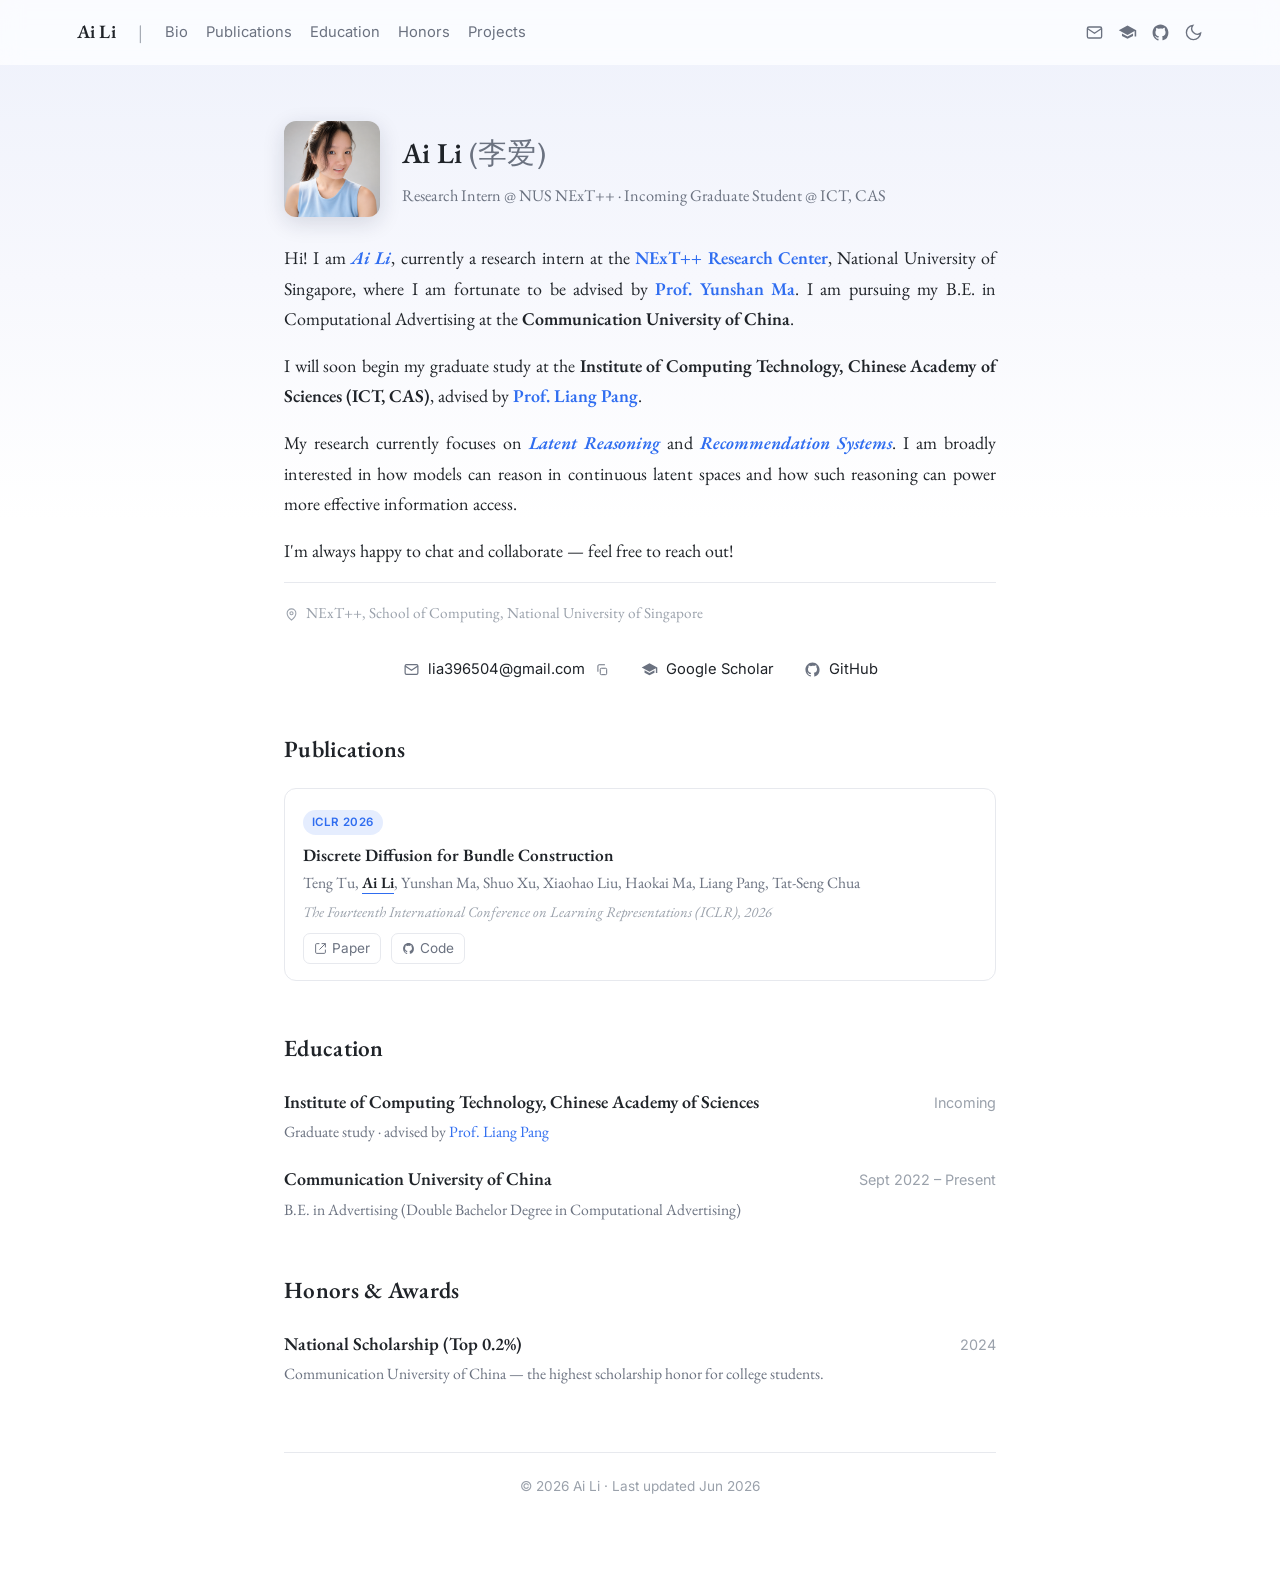
==== index.html @ 98cdab0f "Redesign homepage and add thesis project with interactive demo - Rebuild homepage in a clean, modern" ====
<!DOCTYPE html>
<html lang="en">
<head>
<meta charset="utf-8" />
<meta name="viewport" content="width=device-width, initial-scale=1" />
<meta name="robots" content="all" />
<meta name="keywords" content="Ai Li, Recommendation System, Latent Reasoning, NExT++, NUS, ICT CAS, Communication University of China" />
<meta name="description" content="Ai Li's homepage — research intern at NUS NExT++, incoming graduate student at ICT, CAS. Research on latent reasoning and recommendation systems." />
<meta name="google-site-verification" content="HuhKBwhUF7wU46X3prQzDGjlJk2cDCvaqaq-fJUnYNc" />
<title>Ai Li</title>
<link rel="preconnect" href="https://fonts.googleapis.com" />
<link rel="preconnect" href="https://fonts.gstatic.com" crossorigin />
<link href="https://fonts.googleapis.com/css2?family=EB+Garamond:ital,wght@0,400;0,500;0,600;1,400;1,600&family=Inter:wght@400;500;600&display=swap" rel="stylesheet" />
<link rel="stylesheet" href="style.css" />
</head>
<body>

<nav class="nav" id="nav">
  <a href="index.html" class="brand">Ai Li</a>
  <span class="divider">|</span>
  <div class="links">
    <a href="#bio" class="active">Bio</a>
    <a href="#publications">Publications</a>
    <a href="#education">Education</a>
    <a href="#honors">Honors</a>
    <a href="projects.html">Projects</a>
  </div>
  <span class="spacer"></span>
  <div class="icons">
    <a href="mailto:lia396504@gmail.com" title="Email" aria-label="Email">
      <svg viewBox="0 0 24 24" fill="none" stroke="currentColor" stroke-width="1.7"><rect x="3" y="5" width="18" height="14" rx="2"/><path d="m3 7 9 6 9-6"/></svg>
    </a>
    <a href="https://scholar.google.com/citations?user=5iECDy0AAAAJ&hl=en" target="_blank" rel="noopener" title="Google Scholar" aria-label="Google Scholar">
      <svg viewBox="0 0 24 24" fill="currentColor"><path d="M12 3 1 9l11 6 9-4.91V17h2V9L12 3zM5 13.18v3.27L12 20l7-3.55v-3.27L12 17l-7-3.82z"/></svg>
    </a>
    <a href="https://github.com/LiAi16" target="_blank" rel="noopener" title="GitHub" aria-label="GitHub">
      <svg viewBox="0 0 24 24" fill="currentColor"><path d="M12 2C6.48 2 2 6.58 2 12.25c0 4.53 2.87 8.37 6.84 9.73.5.1.68-.22.68-.49 0-.24-.01-.88-.01-1.73-2.78.62-3.37-1.37-3.37-1.37-.45-1.18-1.11-1.49-1.11-1.49-.91-.64.07-.63.07-.63 1 .07 1.53 1.06 1.53 1.06.89 1.56 2.34 1.11 2.91.85.09-.66.35-1.11.63-1.37-2.22-.26-4.56-1.14-4.56-5.07 0-1.12.39-2.03 1.03-2.75-.1-.26-.45-1.3.1-2.71 0 0 .84-.27 2.75 1.05A9.4 9.4 0 0 1 12 6.84c.85 0 1.71.12 2.51.34 1.91-1.32 2.75-1.05 2.75-1.05.55 1.41.2 2.45.1 2.71.64.72 1.03 1.63 1.03 2.75 0 3.94-2.34 4.81-4.57 5.06.36.32.68.94.68 1.9 0 1.37-.01 2.48-.01 2.82 0 .27.18.6.69.49A10.05 10.05 0 0 0 22 12.25C22 6.58 17.52 2 12 2z"/></svg>
    </a>
    <button id="theme-toggle" title="Toggle theme" aria-label="Toggle theme">
      <svg id="theme-icon" viewBox="0 0 24 24" fill="none" stroke="currentColor" stroke-width="1.7"><path d="M21 12.79A9 9 0 1 1 11.21 3 7 7 0 0 0 21 12.79z"/></svg>
    </button>
  </div>
</nav>

<div class="wrap">

  <section id="bio">
    <div class="hero">
      <img class="avatar" src="images/aili.png" alt="Ai Li" />
      <div class="who">
        <h1>Ai Li&nbsp;<span style="font-weight:500;color:var(--text-soft)">(李爱)</span></h1>
        <p class="role">Research Intern @ NUS NExT++ · Incoming Graduate Student @ ICT, CAS</p>
      </div>
    </div>

    <div class="bio">
      <p>
        Hi! I am <span class="hl">Ai Li</span>, currently a research intern at the
        <b><a href="https://www.nextcenter.org/" target="_blank" rel="noopener">NExT++ Research Center</a></b>,
        National University of Singapore, where I am fortunate to be advised by
        <b><a href="https://mysbupt.github.io/" target="_blank" rel="noopener">Prof. Yunshan Ma</a></b>.
        I am pursuing my B.E. in Computational Advertising at the
        <b>Communication University of China</b>.
      </p>
      <p>
        I will soon begin my graduate study at the <b>Institute of Computing Technology, Chinese Academy of Sciences (ICT, CAS)</b>,
        advised by <b><a href="https://pl8787.github.io/" target="_blank" rel="noopener">Prof. Liang Pang</a></b>.
      </p>
      <p>
        My research currently focuses on <span class="hl">Latent Reasoning</span> and
        <span class="hl">Recommendation Systems</span>. I am broadly interested in how models can
        reason in continuous latent spaces and how such reasoning can power more effective
        information access.
      </p>
      <p>
        I'm always happy to chat and collaborate — feel free to reach out!
      </p>

      <div class="location">
        <svg viewBox="0 0 24 24" fill="none" stroke="currentColor" stroke-width="1.7"><path d="M12 21s-7-5.5-7-11a7 7 0 0 1 14 0c0 5.5-7 11-7 11z"/><circle cx="12" cy="10" r="2.5"/></svg>
        NExT++, School of Computing, National University of Singapore
      </div>
    </div>

    <div class="contact">
      <span class="item">
        <svg viewBox="0 0 24 24" fill="none" stroke="currentColor" stroke-width="1.7"><rect x="3" y="5" width="18" height="14" rx="2"/><path d="m3 7 9 6 9-6"/></svg>
        lia396504@gmail.com
        <button class="copy-btn" data-copy="lia396504@gmail.com" title="Copy email" aria-label="Copy email">
          <svg viewBox="0 0 24 24" fill="none" stroke="currentColor" stroke-width="1.7"><rect x="9" y="9" width="11" height="11" rx="2"/><path d="M5 15V5a2 2 0 0 1 2-2h10"/></svg>
        </button>
      </span>
      <a class="item" href="https://scholar.google.com/citations?user=5iECDy0AAAAJ&hl=en" target="_blank" rel="noopener">
        <svg viewBox="0 0 24 24" fill="currentColor"><path d="M12 3 1 9l11 6 9-4.91V17h2V9L12 3zM5 13.18v3.27L12 20l7-3.55v-3.27L12 17l-7-3.82z"/></svg>
        Google Scholar
      </a>
      <a class="item" href="https://github.com/LiAi16" target="_blank" rel="noopener">
        <svg viewBox="0 0 24 24" fill="currentColor"><path d="M12 2C6.48 2 2 6.58 2 12.25c0 4.53 2.87 8.37 6.84 9.73.5.1.68-.22.68-.49 0-.24-.01-.88-.01-1.73-2.78.62-3.37-1.37-3.37-1.37-.45-1.18-1.11-1.49-1.11-1.49-.91-.64.07-.63.07-.63 1 .07 1.53 1.06 1.53 1.06.89 1.56 2.34 1.11 2.91.85.09-.66.35-1.11.63-1.37-2.22-.26-4.56-1.14-4.56-5.07 0-1.12.39-2.03 1.03-2.75-.1-.26-.45-1.3.1-2.71 0 0 .84-.27 2.75 1.05A9.4 9.4 0 0 1 12 6.84c.85 0 1.71.12 2.51.34 1.91-1.32 2.75-1.05 2.75-1.05.55 1.41.2 2.45.1 2.71.64.72 1.03 1.63 1.03 2.75 0 3.94-2.34 4.81-4.57 5.06.36.32.68.94.68 1.9 0 1.37-.01 2.48-.01 2.82 0 .27.18.6.69.49A10.05 10.05 0 0 0 22 12.25C22 6.58 17.52 2 12 2z"/></svg>
        GitHub
      </a>
    </div>
  </section>

  <section class="section" id="publications">
    <h2>Publications</h2>

    <div class="pub">
      <span class="venue">ICLR 2026</span>
      <div class="title">Discrete Diffusion for Bundle Construction</div>
      <div class="authors">
        Teng Tu, <span class="me">Ai Li</span>, Yunshan Ma, Shuo Xu, Xiaohao Liu, Haokai Ma, Liang Pang, Tat-Seng Chua
      </div>
      <div class="meta">The Fourteenth International Conference on Learning Representations (ICLR), 2026</div>
      <div class="tags">
        <a href="https://openreview.net/forum?id=dKyhgfe50H" target="_blank" rel="noopener">
          <svg viewBox="0 0 24 24" width="13" height="13" fill="none" stroke="currentColor" stroke-width="1.8"><path d="M14 3h7v7"/><path d="M10 14 21 3"/><path d="M21 14v5a2 2 0 0 1-2 2H5a2 2 0 0 1-2-2V5a2 2 0 0 1 2-2h5"/></svg>
          Paper
        </a>
        <a href="https://github.com/LiAi16/DDBC" target="_blank" rel="noopener">
          <svg viewBox="0 0 24 24" width="13" height="13" fill="currentColor"><path d="M12 2C6.48 2 2 6.58 2 12.25c0 4.53 2.87 8.37 6.84 9.73.5.1.68-.22.68-.49 0-.24-.01-.88-.01-1.73-2.78.62-3.37-1.37-3.37-1.37-.45-1.18-1.11-1.49-1.11-1.49-.91-.64.07-.63.07-.63 1 .07 1.53 1.06 1.53 1.06.89 1.56 2.34 1.11 2.91.85.09-.66.35-1.11.63-1.37-2.22-.26-4.56-1.14-4.56-5.07 0-1.12.39-2.03 1.03-2.75-.1-.26-.45-1.3.1-2.71 0 0 .84-.27 2.75 1.05A9.4 9.4 0 0 1 12 6.84c.85 0 1.71.12 2.51.34 1.91-1.32 2.75-1.05 2.75-1.05.55 1.41.2 2.45.1 2.71.64.72 1.03 1.63 1.03 2.75 0 3.94-2.34 4.81-4.57 5.06.36.32.68.94.68 1.9 0 1.37-.01 2.48-.01 2.82 0 .27.18.6.69.49A10.05 10.05 0 0 0 22 12.25C22 6.58 17.52 2 12 2z"/></svg>
          Code
        </a>
      </div>
    </div>
  </section>

  <section class="section" id="education">
    <h2>Education</h2>
    <div class="entry">
      <div class="row">
        <span class="org">Institute of Computing Technology, Chinese Academy of Sciences</span>
        <span class="date">Incoming</span>
      </div>
      <div class="desc">Graduate study · advised by <a href="https://pl8787.github.io/" target="_blank" rel="noopener">Prof. Liang Pang</a></div>
    </div>
    <div class="entry">
      <div class="row">
        <span class="org">Communication University of China</span>
        <span class="date">Sept 2022 – Present</span>
      </div>
      <div class="desc">B.E. in Advertising (Double Bachelor Degree in Computational Advertising)</div>
    </div>
  </section>

  <section class="section" id="honors">
    <h2>Honors &amp; Awards</h2>
    <div class="entry">
      <div class="row">
        <span class="org"><span class="award">National Scholarship</span> (Top 0.2%)</span>
        <span class="date">2024</span>
      </div>
      <div class="desc">Communication University of China — the highest scholarship honor for college students.</div>
    </div>
  </section>

  <div class="footer">
    &copy; 2026 Ai Li · Last updated Jun 2026
  </div>
</div>

<div class="toast" id="toast">Copied to clipboard</div>

<script>
(function () {
  // Theme
  var root = document.documentElement;
  var saved = localStorage.getItem("theme");
  var prefersDark = window.matchMedia && window.matchMedia("(prefers-color-scheme: dark)").matches;
  setTheme(saved || (prefersDark ? "dark" : "light"));
  function setTheme(t) {
    root.setAttribute("data-theme", t);
    localStorage.setItem("theme", t);
    var icon = document.getElementById("theme-icon");
    if (icon) {
      icon.innerHTML = t === "dark"
        ? '<circle cx="12" cy="12" r="4"/><path d="M12 2v2M12 20v2M4.93 4.93l1.41 1.41M17.66 17.66l1.41 1.41M2 12h2M20 12h2M6.34 17.66l-1.41 1.41M19.07 4.93l-1.41 1.41"/>'
        : '<path d="M21 12.79A9 9 0 1 1 11.21 3 7 7 0 0 0 21 12.79z"/>';
    }
  }
  var toggle = document.getElementById("theme-toggle");
  if (toggle) toggle.addEventListener("click", function () {
    setTheme(root.getAttribute("data-theme") === "dark" ? "light" : "dark");
  });

  // Sticky nav border
  var nav = document.getElementById("nav");
  function onScroll() {
    if (window.scrollY > 8) nav.classList.add("scrolled");
    else nav.classList.remove("scrolled");
    // active section
    var links = document.querySelectorAll('.nav .links a[href^="#"]');
    var pos = window.scrollY + 120;
    var current = "";
    document.querySelectorAll("section[id]").forEach(function (s) {
      if (s.offsetTop <= pos) current = s.id;
    });
    links.forEach(function (l) {
      l.classList.toggle("active", l.getAttribute("href") === "#" + current);
    });
  }
  window.addEventListener("scroll", onScroll);
  onScroll();

  // Copy email
  var toast = document.getElementById("toast");
  document.querySelectorAll("[data-copy]").forEach(function (btn) {
    btn.addEventListener("click", function () {
      navigator.clipboard.writeText(btn.getAttribute("data-copy")).then(function () {
        toast.classList.add("show");
        setTimeout(function () { toast.classList.remove("show"); }, 1600);
      });
    });
  });
})();
</script>
</body>
</html>
---- style.css ----
/* ===== Theme tokens ===== */
:root {
  --bg: #ffffff;
  --bg-gradient-top: #eef1fb;
  --bg-gradient-mid: #f7f8fd;
  --text: #1f2328;
  --text-soft: #6b7280;
  --text-faint: #9aa1ab;
  --accent: #2f6df0;
  --accent-soft: #3b82f6;
  --line: #e7e9ee;
  --card: #ffffff;
  --card-hover: #f7f8fb;
  --serif: "EB Garamond", "Iowan Old Style", "Palatino Linotype", Georgia, serif;
  --sans: "Inter", -apple-system, BlinkMacSystemFont, "Segoe UI", Roboto, Helvetica, Arial, sans-serif;
}

[data-theme="dark"] {
  --bg: #0e1116;
  --bg-gradient-top: #14182260;
  --bg-gradient-mid: #0e1116;
  --text: #e6e8eb;
  --text-soft: #9aa3af;
  --text-faint: #6b7480;
  --accent: #6ea0ff;
  --accent-soft: #8ab4ff;
  --line: #232934;
  --card: #161b22;
  --card-hover: #1c222b;
}

* { box-sizing: border-box; }

html { scroll-behavior: smooth; }

body {
  margin: 0;
  background:
    linear-gradient(180deg, var(--bg-gradient-top) 0%, var(--bg-gradient-mid) 280px, var(--bg) 520px);
  color: var(--text);
  font-family: var(--serif);
  font-size: 18px;
  line-height: 1.7;
  -webkit-font-smoothing: antialiased;
  transition: background-color .25s ease, color .25s ease;
}

a { color: var(--accent); text-decoration: none; }
a:hover { text-decoration: underline; }

/* ===== Top navigation ===== */
.nav {
  position: sticky;
  top: 0;
  z-index: 50;
  display: flex;
  align-items: center;
  gap: 18px;
  padding: 16px 6vw;
  backdrop-filter: saturate(160%) blur(10px);
  background: color-mix(in srgb, var(--bg) 72%, transparent);
  border-bottom: 1px solid transparent;
  transition: border-color .25s ease, background-color .25s ease;
}
.nav.scrolled { border-bottom-color: var(--line); }

.nav .brand {
  font-family: var(--serif);
  font-size: 1.18rem;
  font-weight: 600;
  color: var(--text);
  letter-spacing: .2px;
}
.nav .divider { color: var(--text-faint); margin: 0 4px; }

.nav .links {
  display: flex;
  gap: 18px;
  font-family: var(--sans);
  font-size: .92rem;
}
.nav .links a { color: var(--text-soft); }
.nav .links a:hover { color: var(--accent); text-decoration: none; }
.nav .links a.active { color: var(--accent); }

.nav .spacer { flex: 1; }

.nav .icons { display: flex; align-items: center; gap: 14px; }
.nav .icons a, .nav .icons button {
  display: inline-flex;
  align-items: center;
  justify-content: center;
  color: var(--text-soft);
  background: none;
  border: none;
  padding: 0;
  cursor: pointer;
}
.nav .icons a:hover, .nav .icons button:hover { color: var(--accent); }
.nav .icons svg { width: 19px; height: 19px; }

/* ===== Layout ===== */
.wrap {
  max-width: 760px;
  margin: 0 auto;
  padding: 56px 24px 80px;
}

/* ===== Hero ===== */
.hero { display: flex; gap: 22px; align-items: center; }
.hero img.avatar {
  width: 96px;
  height: 96px;
  object-fit: cover;
  border-radius: 12px;
  box-shadow: 0 6px 22px rgba(20, 30, 60, .14);
  flex-shrink: 0;
}
.hero .who h1 {
  margin: 0 0 4px;
  font-size: 1.8rem;
  font-weight: 600;
  letter-spacing: .3px;
}
.hero .who .role { margin: 0; color: var(--text-soft); font-size: 1.02rem; }

.bio { margin-top: 26px; text-align: justify; }
.bio p { margin: 0 0 16px; }
.bio .hl { color: var(--accent); font-style: italic; font-weight: 600; }
.bio b { font-weight: 600; }

.location {
  margin-top: 14px;
  padding-top: 18px;
  border-top: 1px solid var(--line);
  color: var(--text-faint);
  font-size: .95rem;
  display: flex;
  align-items: center;
  gap: 7px;
}
.location svg { width: 15px; height: 15px; }

/* ===== Contact row ===== */
.contact {
  display: flex;
  flex-wrap: wrap;
  justify-content: center;
  gap: 30px;
  margin: 30px 0 8px;
  font-family: var(--sans);
  font-size: .92rem;
}
.contact .item { display: inline-flex; align-items: center; gap: 8px; color: var(--text); }
.contact .item svg { width: 17px; height: 17px; color: var(--text-soft); }
.contact a.item:hover { color: var(--accent); text-decoration: none; }
.contact .copy-btn {
  background: none; border: none; cursor: pointer; color: var(--text-faint);
  display: inline-flex; padding: 2px;
}
.contact .copy-btn:hover { color: var(--accent); }
.contact .copy-btn svg { width: 14px; height: 14px; }

/* ===== Sections ===== */
.section { margin-top: 48px; }
.section > h2 {
  font-size: 1.45rem;
  font-weight: 600;
  margin: 0 0 18px;
  letter-spacing: .3px;
}

/* Publications */
.pub {
  position: relative;
  padding: 16px 18px;
  border: 1px solid var(--line);
  border-radius: 12px;
  background: var(--card);
  margin-bottom: 14px;
  transition: background-color .2s ease, transform .2s ease, box-shadow .2s ease;
}
.pub:hover { background: var(--card-hover); transform: translateY(-2px); box-shadow: 0 8px 24px rgba(20,30,60,.08); }
.pub .venue {
  display: inline-block;
  font-family: var(--sans);
  font-size: .72rem;
  font-weight: 600;
  letter-spacing: .4px;
  color: var(--accent);
  background: color-mix(in srgb, var(--accent) 12%, transparent);
  padding: 3px 9px;
  border-radius: 999px;
  margin-bottom: 8px;
}
.pub .title { font-weight: 600; font-size: 1.08rem; line-height: 1.4; }
.pub .authors { color: var(--text-soft); font-size: .98rem; margin-top: 3px; }
.pub .authors .me { color: var(--text); font-weight: 600; border-bottom: 1.5px solid var(--accent); }
.pub .meta { color: var(--text-faint); font-size: .92rem; font-style: italic; margin-top: 2px; }
.pub .tags { margin-top: 9px; font-family: var(--sans); font-size: .85rem; display: flex; gap: 10px; flex-wrap: wrap; }
.pub .tags a {
  display: inline-flex; align-items: center; gap: 5px;
  padding: 3px 10px; border: 1px solid var(--line); border-radius: 7px; color: var(--text-soft);
}
.pub .tags a:hover { color: var(--accent); border-color: var(--accent); text-decoration: none; }

/* Generic timeline-ish entries (education / honors / projects) */
.entry { margin-bottom: 18px; }
.entry .row { display: flex; justify-content: space-between; gap: 16px; align-items: baseline; }
.entry .org { font-weight: 600; }
.entry .date { color: var(--text-faint); font-size: .9rem; font-family: var(--sans); white-space: nowrap; }
.entry .desc { color: var(--text-soft); font-size: .98rem; margin-top: 2px; }
.entry .desc .award { color: var(--text); font-weight: 600; }

/* Project cards */
.project {
  padding: 20px 22px;
  border: 1px solid var(--line);
  border-radius: 14px;
  background: var(--card);
  margin-bottom: 18px;
  transition: background-color .2s ease, transform .2s ease, box-shadow .2s ease;
}
.project:hover { background: var(--card-hover); transform: translateY(-2px); box-shadow: 0 8px 24px rgba(20,30,60,.08); }
.project h3 { margin: 0 0 4px; font-size: 1.18rem; font-weight: 600; }
.project .sub { color: var(--text-faint); font-family: var(--sans); font-size: .85rem; margin-bottom: 10px; }
.project p { margin: 0 0 8px; }

.back-link {
  font-family: var(--sans);
  font-size: .92rem;
  color: var(--text-soft);
  display: inline-flex;
  align-items: center;
  gap: 6px;
}
.back-link svg { width: 15px; height: 15px; }

/* Footer */
.footer {
  margin-top: 64px;
  padding-top: 22px;
  border-top: 1px solid var(--line);
  text-align: center;
  color: var(--text-faint);
  font-family: var(--sans);
  font-size: .85rem;
}

/* Toast for copy */
.toast {
  position: fixed;
  bottom: 28px; left: 50%; transform: translateX(-50%) translateY(20px);
  background: var(--text); color: var(--bg);
  padding: 9px 18px; border-radius: 999px; font-family: var(--sans); font-size: .85rem;
  opacity: 0; pointer-events: none; transition: opacity .25s ease, transform .25s ease;
}
.toast.show { opacity: 1; transform: translateX(-50%) translateY(0); }

/* Responsive */
@media (max-width: 640px) {
  body { font-size: 17px; }
  .nav { padding: 14px 18px; gap: 12px; }
  .nav .links { display: none; }
  .hero { flex-direction: row; }
  .hero img.avatar { width: 78px; height: 78px; }
  .hero .who h1 { font-size: 1.5rem; }
  .contact { gap: 18px; }
}
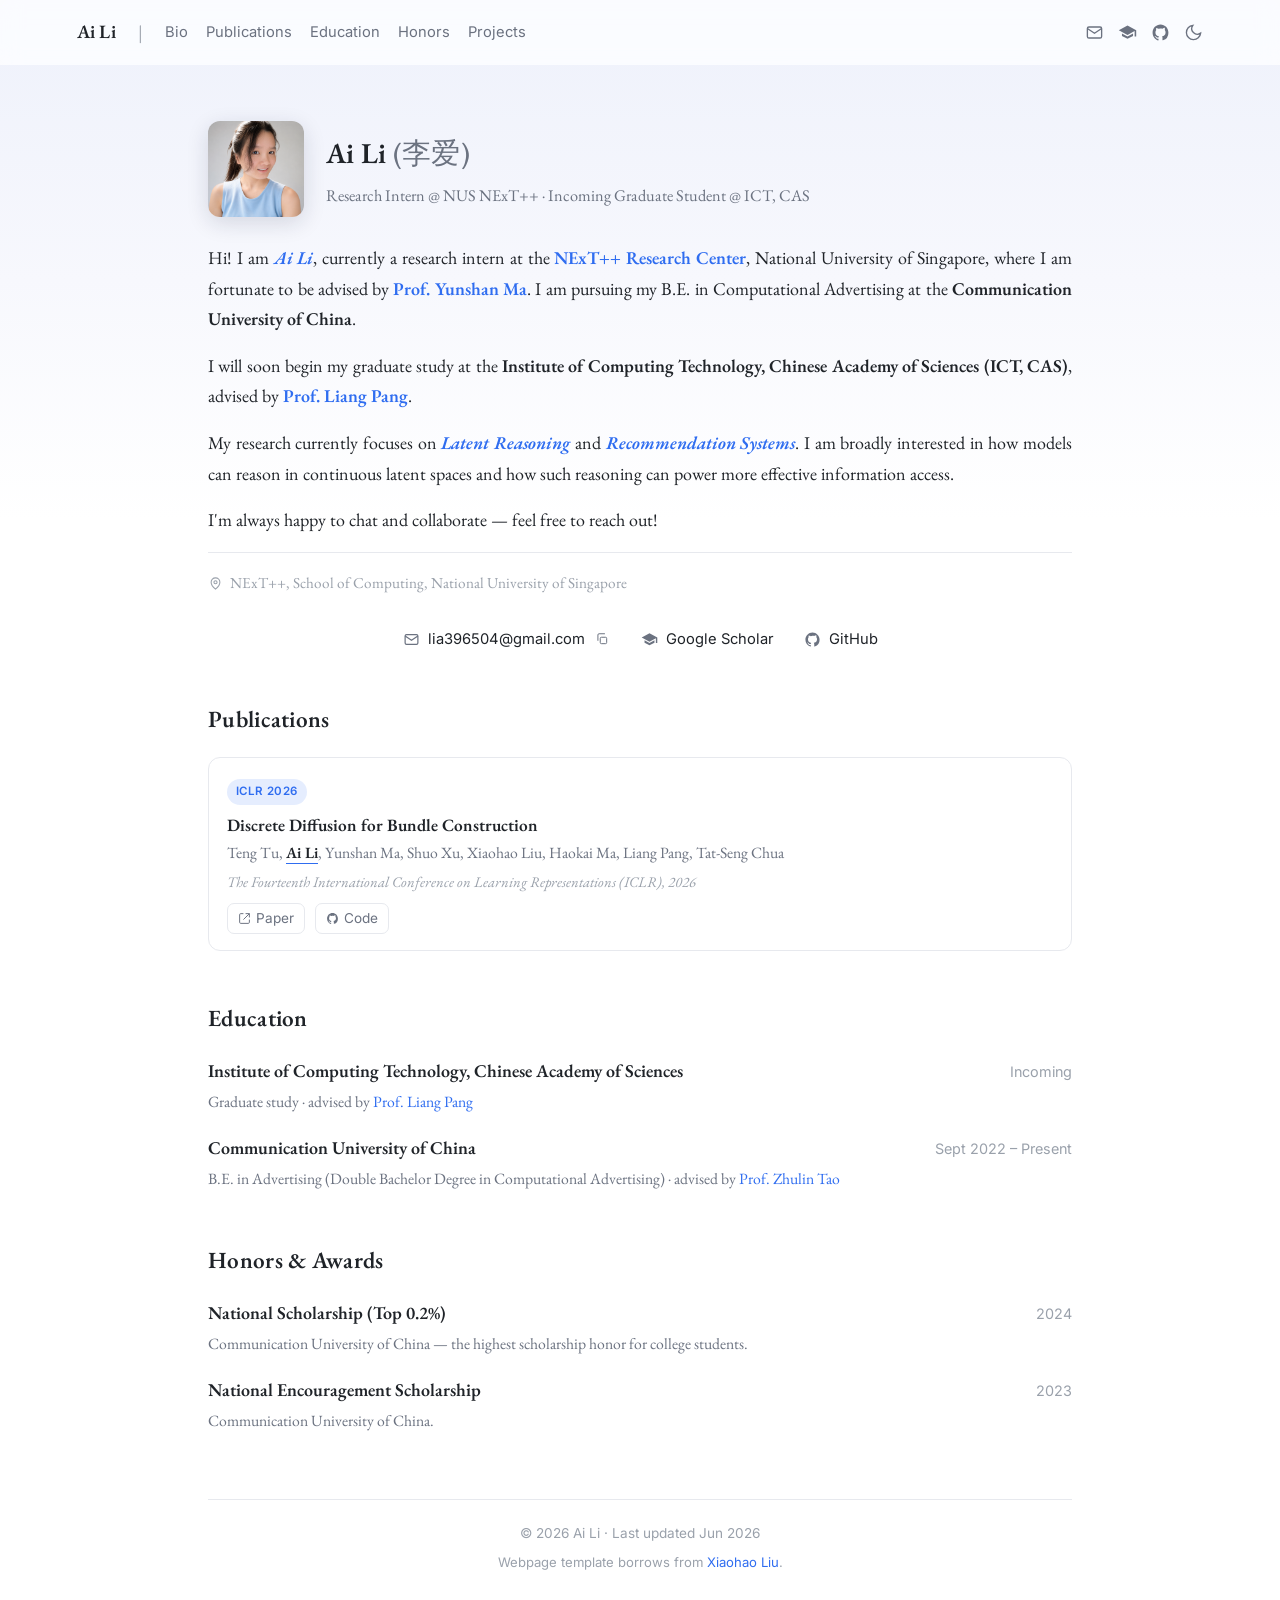
==== commit 1169b76d: "Refine pages: CUC advisor, award, wider layout, simpler thesis page - Add CUC advisor (Zhulin Tao) a" ====
--- a/index.html
+++ b/index.html
@@ -138,7 +138,7 @@
         <span class="org">Communication University of China</span>
         <span class="date">Sept 2022 – Present</span>
       </div>
-      <div class="desc">B.E. in Advertising (Double Bachelor Degree in Computational Advertising)</div>
+      <div class="desc">B.E. in Advertising (Double Bachelor Degree in Computational Advertising) · advised by <a href="https://ices.cuc.edu.cn/2022/1028/c5332a200498/pagem.htm" target="_blank" rel="noopener">Prof. Zhulin Tao</a></div>
     </div>
   </section>
 
@@ -151,10 +151,18 @@
       </div>
       <div class="desc">Communication University of China — the highest scholarship honor for college students.</div>
     </div>
+    <div class="entry">
+      <div class="row">
+        <span class="org"><span class="award">National Encouragement Scholarship</span></span>
+        <span class="date">2023</span>
+      </div>
+      <div class="desc">Communication University of China.</div>
+    </div>
   </section>
 
   <div class="footer">
     &copy; 2026 Ai Li · Last updated Jun 2026
+    <div style="margin-top:6px;font-size:.82rem;">Webpage template borrows from <a href="https://xiaohao-liu.github.io/" target="_blank" rel="noopener">Xiaohao Liu</a>.</div>
   </div>
 </div>
 
--- a/style.css
+++ b/style.css
@@ -101,9 +101,9 @@
 
 /* ===== Layout ===== */
 .wrap {
-  max-width: 760px;
+  max-width: 920px;
   margin: 0 auto;
-  padding: 56px 24px 80px;
+  padding: 56px 28px 80px;
 }
 
 /* ===== Hero ===== */
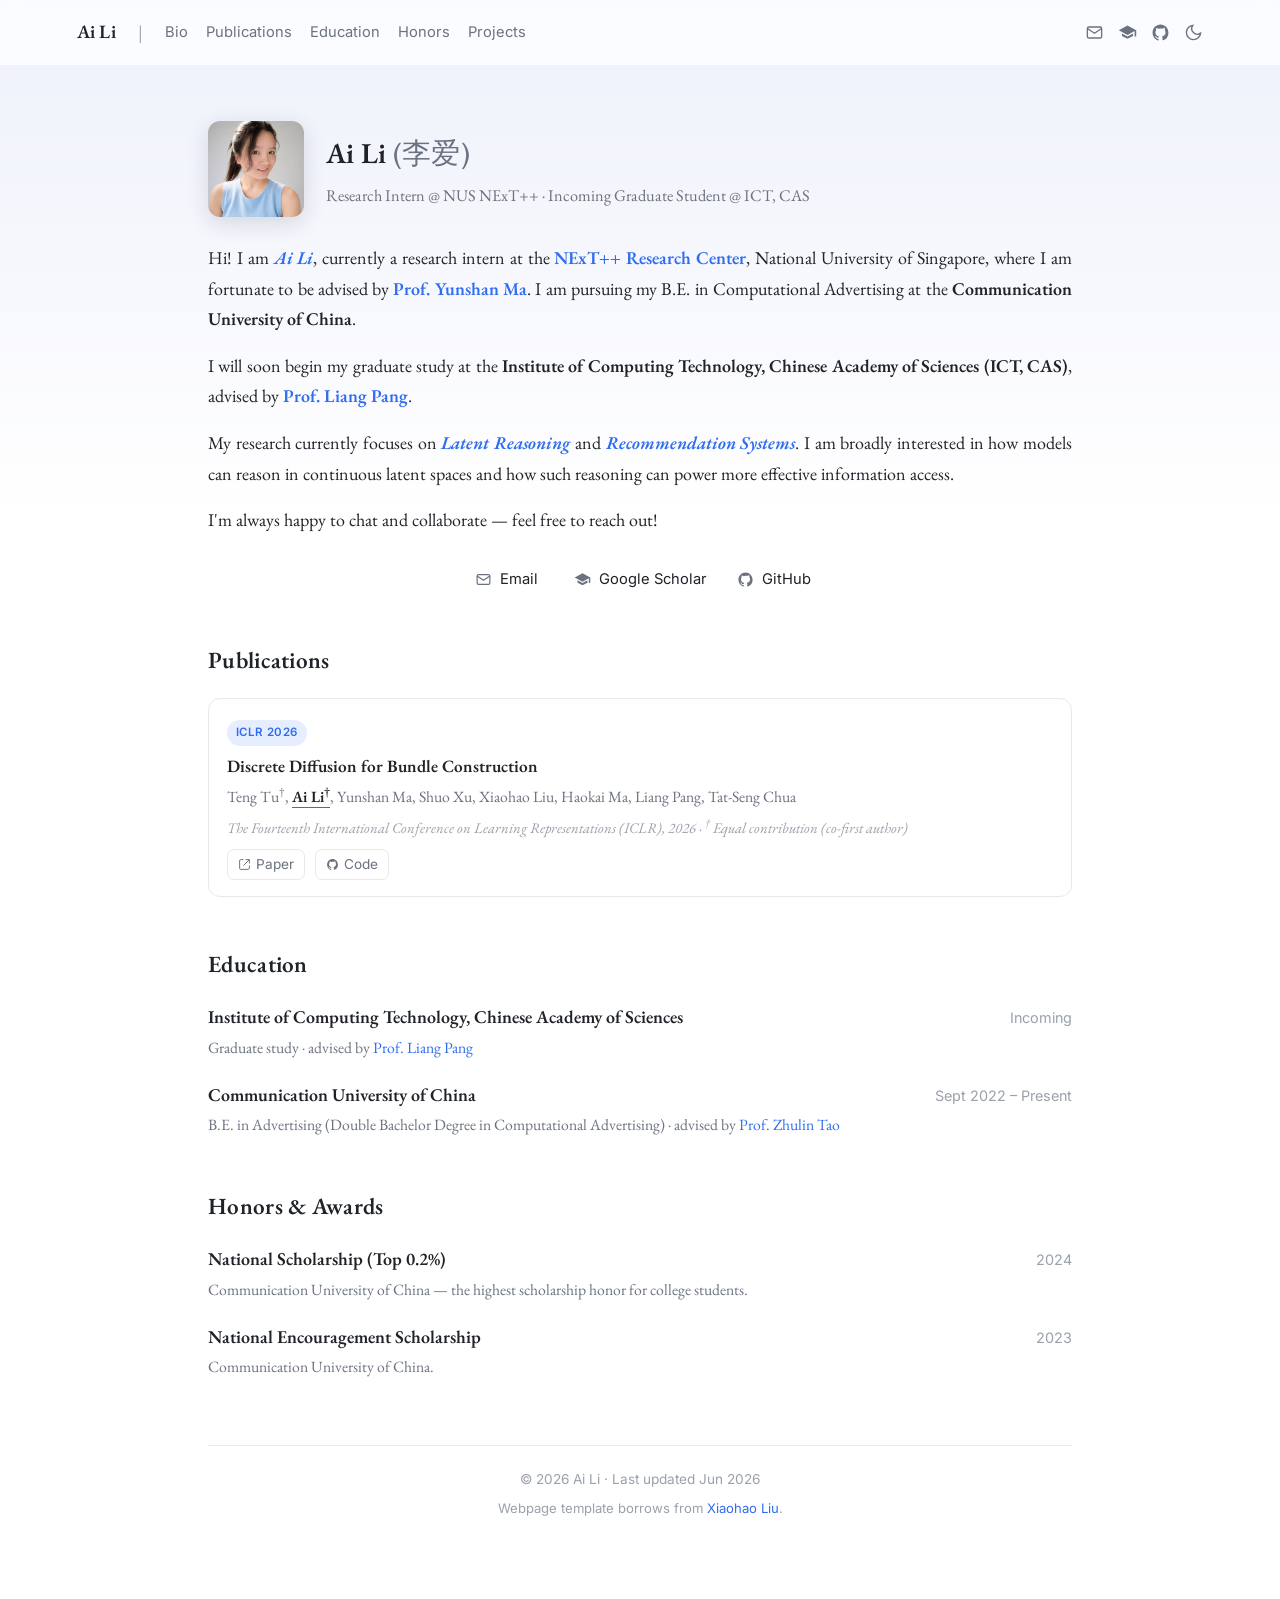
==== commit bbb8f5d8: "Polish: remove location, mark co-first author, click-to-copy email - Remove the NUS location line fr" ====
--- a/index.html
+++ b/index.html
@@ -27,9 +27,9 @@
   </div>
   <span class="spacer"></span>
   <div class="icons">
-    <a href="mailto:lia396504@gmail.com" title="Email" aria-label="Email">
+    <button data-copy="lia396504@gmail.com" title="点击复制邮箱：lia396504@gmail.com" aria-label="Copy email">
       <svg viewBox="0 0 24 24" fill="none" stroke="currentColor" stroke-width="1.7"><rect x="3" y="5" width="18" height="14" rx="2"/><path d="m3 7 9 6 9-6"/></svg>
-    </a>
+    </button>
     <a href="https://scholar.google.com/citations?user=5iECDy0AAAAJ&hl=en" target="_blank" rel="noopener" title="Google Scholar" aria-label="Google Scholar">
       <svg viewBox="0 0 24 24" fill="currentColor"><path d="M12 3 1 9l11 6 9-4.91V17h2V9L12 3zM5 13.18v3.27L12 20l7-3.55v-3.27L12 17l-7-3.82z"/></svg>
     </a>
@@ -75,21 +75,13 @@
       <p>
         I'm always happy to chat and collaborate — feel free to reach out!
       </p>
-
-      <div class="location">
-        <svg viewBox="0 0 24 24" fill="none" stroke="currentColor" stroke-width="1.7"><path d="M12 21s-7-5.5-7-11a7 7 0 0 1 14 0c0 5.5-7 11-7 11z"/><circle cx="12" cy="10" r="2.5"/></svg>
-        NExT++, School of Computing, National University of Singapore
-      </div>
     </div>
 
     <div class="contact">
-      <span class="item">
+      <button class="item" data-copy="lia396504@gmail.com" title="点击复制邮箱地址" aria-label="Copy email">
         <svg viewBox="0 0 24 24" fill="none" stroke="currentColor" stroke-width="1.7"><rect x="3" y="5" width="18" height="14" rx="2"/><path d="m3 7 9 6 9-6"/></svg>
-        lia396504@gmail.com
-        <button class="copy-btn" data-copy="lia396504@gmail.com" title="Copy email" aria-label="Copy email">
-          <svg viewBox="0 0 24 24" fill="none" stroke="currentColor" stroke-width="1.7"><rect x="9" y="9" width="11" height="11" rx="2"/><path d="M5 15V5a2 2 0 0 1 2-2h10"/></svg>
-        </button>
-      </span>
+        Email
+      </button>
       <a class="item" href="https://scholar.google.com/citations?user=5iECDy0AAAAJ&hl=en" target="_blank" rel="noopener">
         <svg viewBox="0 0 24 24" fill="currentColor"><path d="M12 3 1 9l11 6 9-4.91V17h2V9L12 3zM5 13.18v3.27L12 20l7-3.55v-3.27L12 17l-7-3.82z"/></svg>
         Google Scholar
@@ -108,9 +100,9 @@
       <span class="venue">ICLR 2026</span>
       <div class="title">Discrete Diffusion for Bundle Construction</div>
       <div class="authors">
-        Teng Tu, <span class="me">Ai Li</span>, Yunshan Ma, Shuo Xu, Xiaohao Liu, Haokai Ma, Liang Pang, Tat-Seng Chua
-      </div>
-      <div class="meta">The Fourteenth International Conference on Learning Representations (ICLR), 2026</div>
+        Teng Tu<sup>†</sup>, <span class="me">Ai Li<sup>†</sup></span>, Yunshan Ma, Shuo Xu, Xiaohao Liu, Haokai Ma, Liang Pang, Tat-Seng Chua
+      </div>
+      <div class="meta">The Fourteenth International Conference on Learning Representations (ICLR), 2026 · <sup>†</sup> Equal contribution (co-first author)</div>
       <div class="tags">
         <a href="https://openreview.net/forum?id=dKyhgfe50H" target="_blank" rel="noopener">
           <svg viewBox="0 0 24 24" width="13" height="13" fill="none" stroke="currentColor" stroke-width="1.8"><path d="M14 3h7v7"/><path d="M10 14 21 3"/><path d="M21 14v5a2 2 0 0 1-2 2H5a2 2 0 0 1-2-2V5a2 2 0 0 1 2-2h5"/></svg>
@@ -166,7 +158,7 @@
   </div>
 </div>
 
-<div class="toast" id="toast">Copied to clipboard</div>
+<div class="toast" id="toast">已复制邮箱：lia396504@gmail.com</div>
 
 <script>
 (function () {
--- a/style.css
+++ b/style.css
@@ -153,7 +153,8 @@
 }
 .contact .item { display: inline-flex; align-items: center; gap: 8px; color: var(--text); }
 .contact .item svg { width: 17px; height: 17px; color: var(--text-soft); }
-.contact a.item:hover { color: var(--accent); text-decoration: none; }
+.contact a.item:hover, .contact button.item:hover { color: var(--accent); text-decoration: none; }
+.contact button.item { background: none; border: none; cursor: pointer; font: inherit; }
 .contact .copy-btn {
   background: none; border: none; cursor: pointer; color: var(--text-faint);
   display: inline-flex; padding: 2px;
@@ -222,6 +223,7 @@
   transition: background-color .2s ease, transform .2s ease, box-shadow .2s ease;
 }
 .project:hover { background: var(--card-hover); transform: translateY(-2px); box-shadow: 0 8px 24px rgba(20,30,60,.08); }
+a.project, a.project:hover, a.project * { text-decoration: none; }
 .project h3 { margin: 0 0 4px; font-size: 1.18rem; font-weight: 600; }
 .project .sub { color: var(--text-faint); font-family: var(--sans); font-size: .85rem; margin-bottom: 10px; }
 .project p { margin: 0 0 8px; }
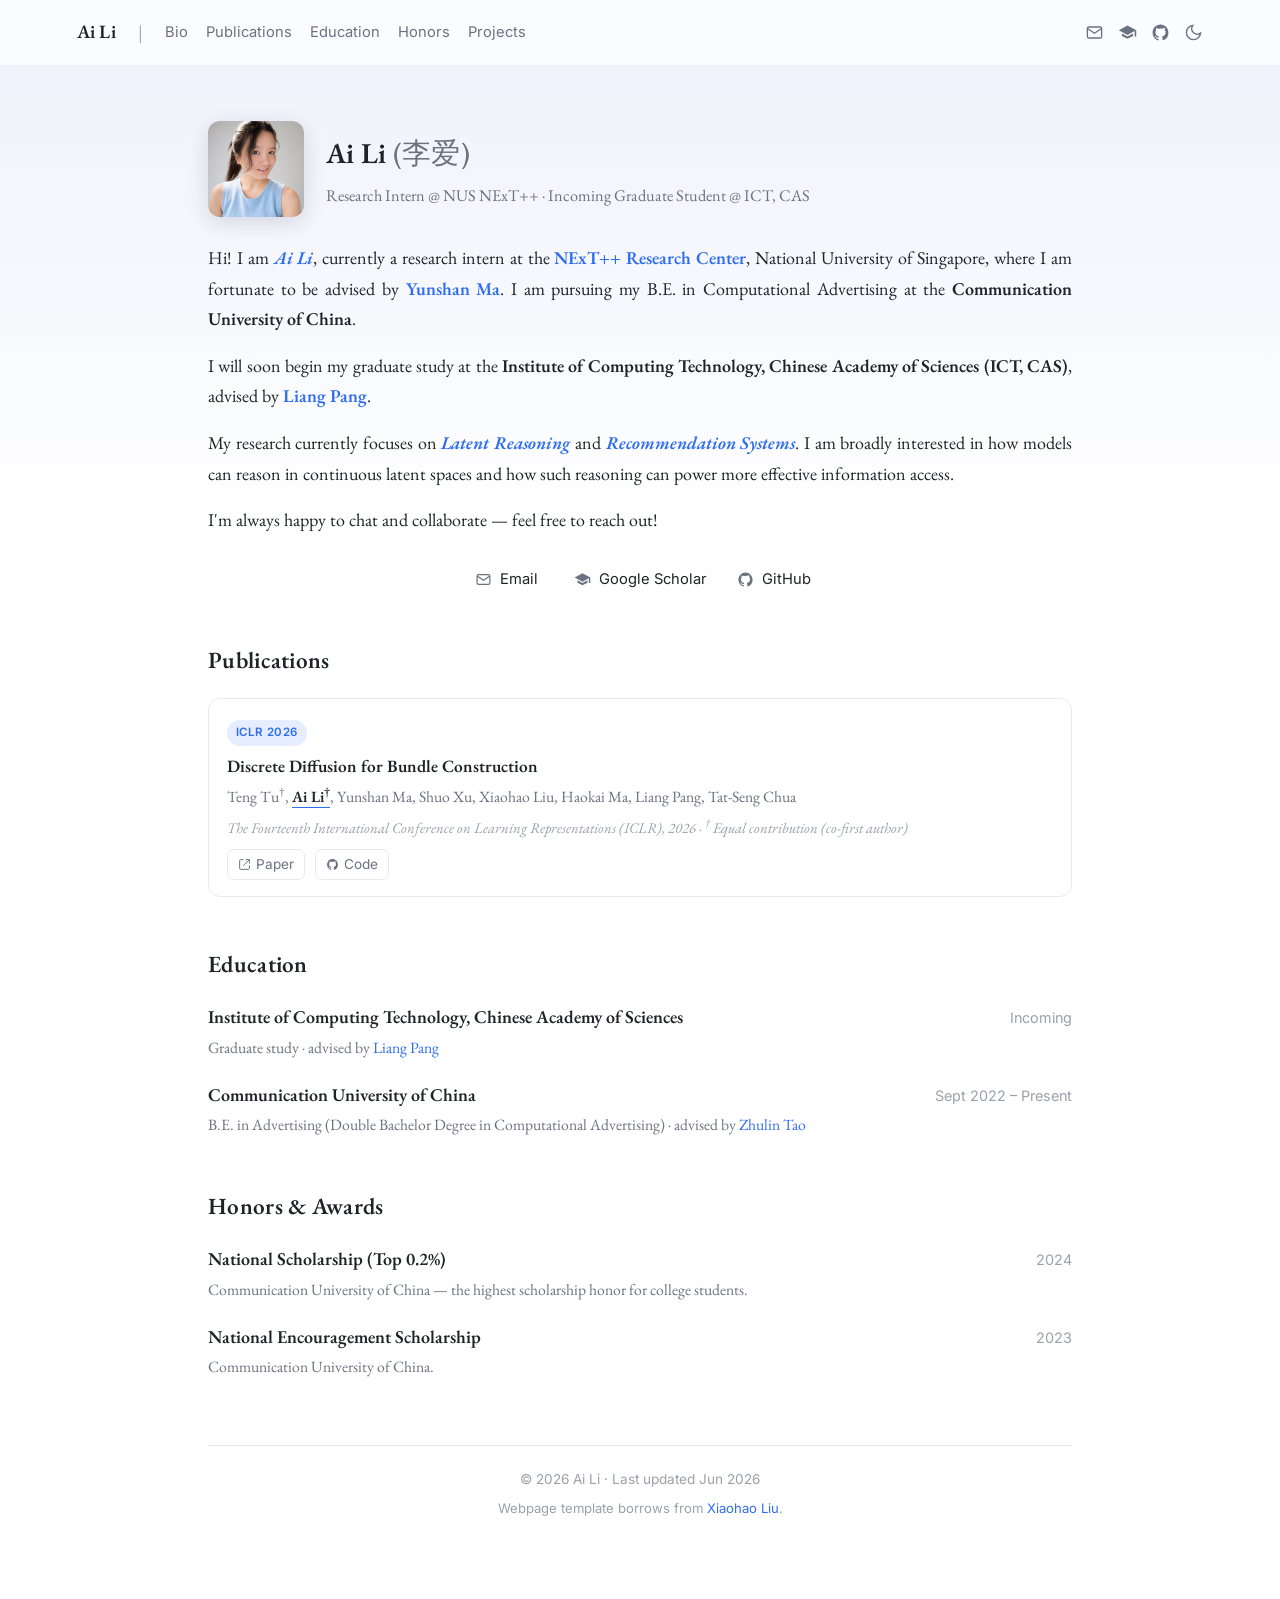
==== commit 958eb052: "Drop "Prof." honorific from advisor names Advisors hold assistant/associate ranks; use plain names w" ====
--- a/index.html
+++ b/index.html
@@ -58,13 +58,13 @@
         Hi! I am <span class="hl">Ai Li</span>, currently a research intern at the
         <b><a href="https://www.nextcenter.org/" target="_blank" rel="noopener">NExT++ Research Center</a></b>,
         National University of Singapore, where I am fortunate to be advised by
-        <b><a href="https://mysbupt.github.io/" target="_blank" rel="noopener">Prof. Yunshan Ma</a></b>.
+        <b><a href="https://mysbupt.github.io/" target="_blank" rel="noopener">Yunshan Ma</a></b>.
         I am pursuing my B.E. in Computational Advertising at the
         <b>Communication University of China</b>.
       </p>
       <p>
         I will soon begin my graduate study at the <b>Institute of Computing Technology, Chinese Academy of Sciences (ICT, CAS)</b>,
-        advised by <b><a href="https://pl8787.github.io/" target="_blank" rel="noopener">Prof. Liang Pang</a></b>.
+        advised by <b><a href="https://pl8787.github.io/" target="_blank" rel="noopener">Liang Pang</a></b>.
       </p>
       <p>
         My research currently focuses on <span class="hl">Latent Reasoning</span> and
@@ -123,14 +123,14 @@
         <span class="org">Institute of Computing Technology, Chinese Academy of Sciences</span>
         <span class="date">Incoming</span>
       </div>
-      <div class="desc">Graduate study · advised by <a href="https://pl8787.github.io/" target="_blank" rel="noopener">Prof. Liang Pang</a></div>
+      <div class="desc">Graduate study · advised by <a href="https://pl8787.github.io/" target="_blank" rel="noopener">Liang Pang</a></div>
     </div>
     <div class="entry">
       <div class="row">
         <span class="org">Communication University of China</span>
         <span class="date">Sept 2022 – Present</span>
       </div>
-      <div class="desc">B.E. in Advertising (Double Bachelor Degree in Computational Advertising) · advised by <a href="https://ices.cuc.edu.cn/2022/1028/c5332a200498/pagem.htm" target="_blank" rel="noopener">Prof. Zhulin Tao</a></div>
+      <div class="desc">B.E. in Advertising (Double Bachelor Degree in Computational Advertising) · advised by <a href="https://ices.cuc.edu.cn/2022/1028/c5332a200498/pagem.htm" target="_blank" rel="noopener">Zhulin Tao</a></div>
     </div>
   </section>
 
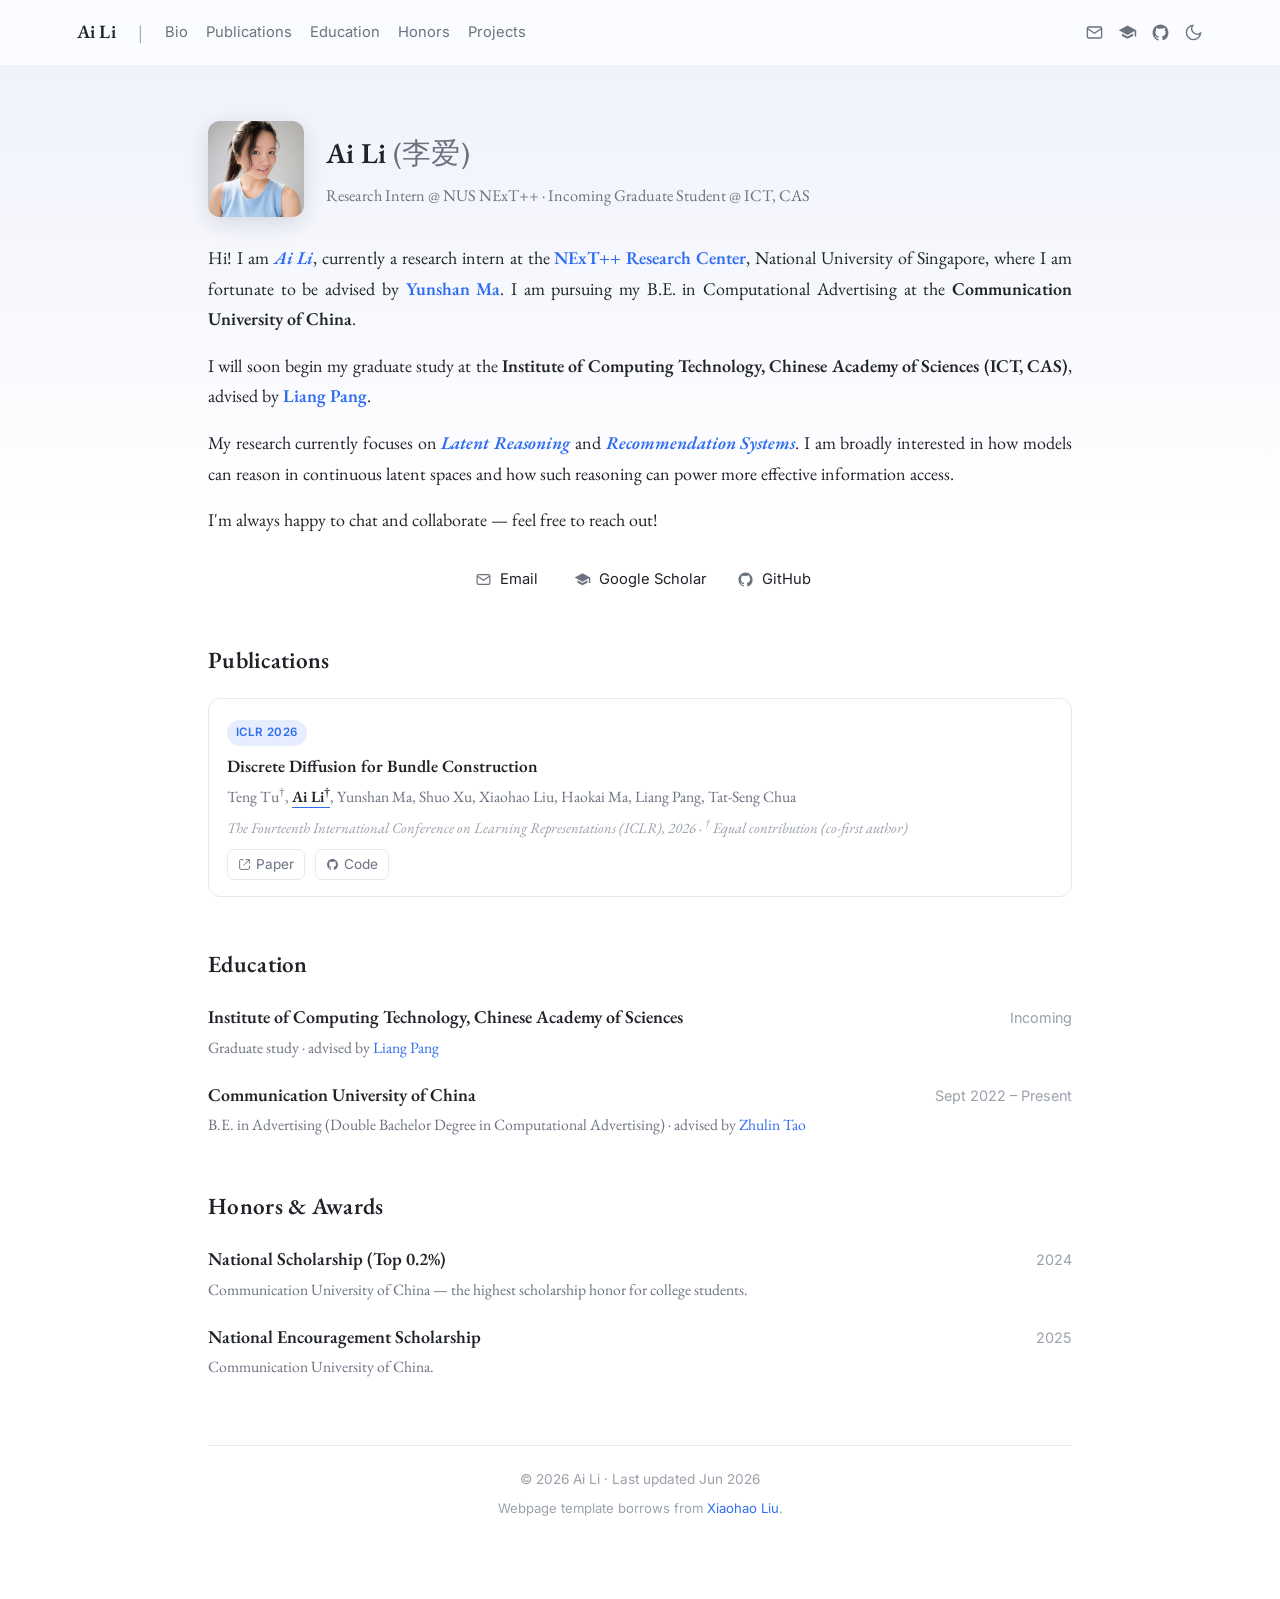
==== commit 83ad0400: "Fix National Encouragement Scholarship year to 2025 Co-authored-by: Cursor <cursoragent@cursor.com>" ====
--- a/index.html
+++ b/index.html
@@ -146,7 +146,7 @@
     <div class="entry">
       <div class="row">
         <span class="org"><span class="award">National Encouragement Scholarship</span></span>
-        <span class="date">2023</span>
+        <span class="date">2025</span>
       </div>
       <div class="desc">Communication University of China.</div>
     </div>
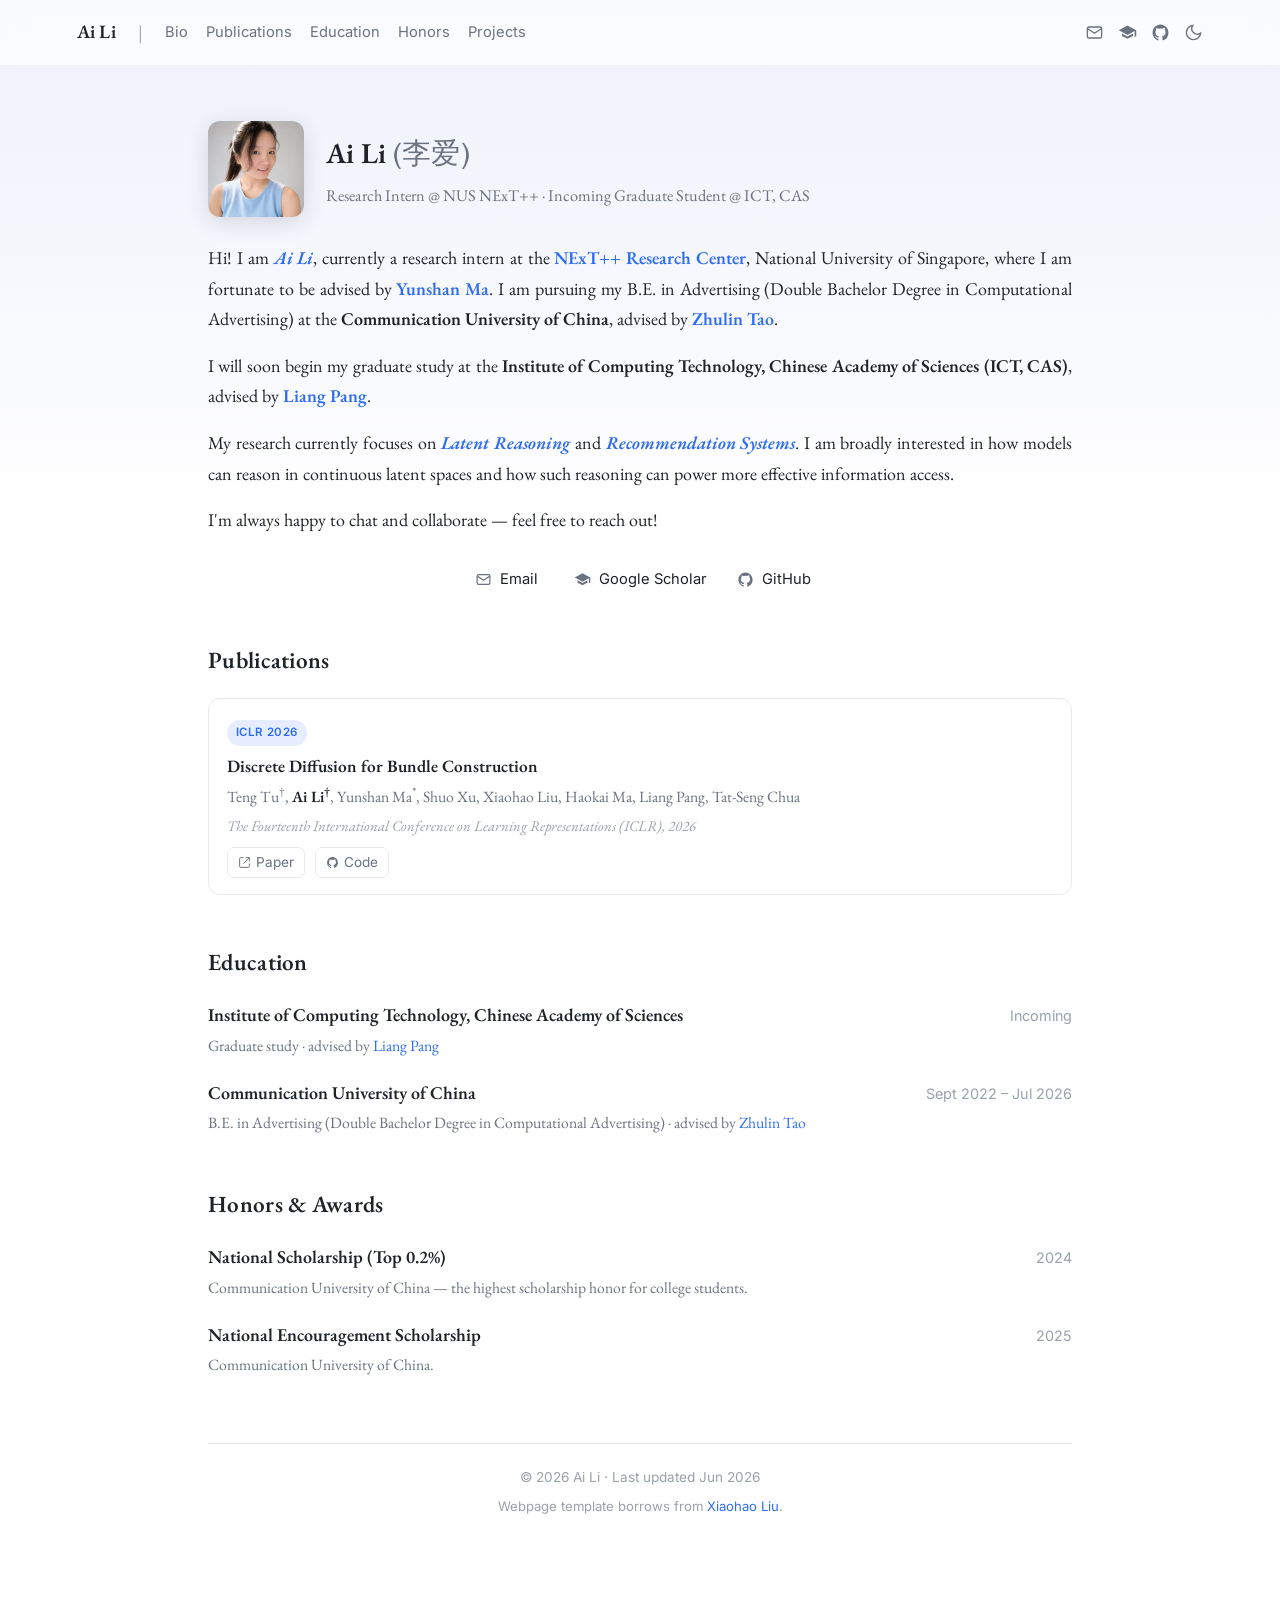
==== commit f564d4f0: "upload projects" ====
--- a/index.html
+++ b/index.html
@@ -59,8 +59,9 @@
         <b><a href="https://www.nextcenter.org/" target="_blank" rel="noopener">NExT++ Research Center</a></b>,
         National University of Singapore, where I am fortunate to be advised by
         <b><a href="https://mysbupt.github.io/" target="_blank" rel="noopener">Yunshan Ma</a></b>.
-        I am pursuing my B.E. in Computational Advertising at the
-        <b>Communication University of China</b>.
+        I am pursuing my B.E. in Advertising (Double Bachelor Degree in Computational Advertising)
+        at the <b>Communication University of China</b>, advised by
+        <b><a href="https://ices.cuc.edu.cn/2022/1028/c5332a200498/pagem.htm" target="_blank" rel="noopener">Zhulin Tao</a></b>.
       </p>
       <p>
         I will soon begin my graduate study at the <b>Institute of Computing Technology, Chinese Academy of Sciences (ICT, CAS)</b>,
@@ -100,9 +101,9 @@
       <span class="venue">ICLR 2026</span>
       <div class="title">Discrete Diffusion for Bundle Construction</div>
       <div class="authors">
-        Teng Tu<sup>†</sup>, <span class="me">Ai Li<sup>†</sup></span>, Yunshan Ma, Shuo Xu, Xiaohao Liu, Haokai Ma, Liang Pang, Tat-Seng Chua
-      </div>
-      <div class="meta">The Fourteenth International Conference on Learning Representations (ICLR), 2026 · <sup>†</sup> Equal contribution (co-first author)</div>
+        Teng Tu<sup>†</sup>, <span class="me">Ai Li<sup>†</sup></span>, Yunshan Ma<sup>*</sup>, Shuo Xu, Xiaohao Liu, Haokai Ma, Liang Pang, Tat-Seng Chua
+      </div>
+      <div class="meta">The Fourteenth International Conference on Learning Representations (ICLR), 2026</div>
       <div class="tags">
         <a href="https://openreview.net/forum?id=dKyhgfe50H" target="_blank" rel="noopener">
           <svg viewBox="0 0 24 24" width="13" height="13" fill="none" stroke="currentColor" stroke-width="1.8"><path d="M14 3h7v7"/><path d="M10 14 21 3"/><path d="M21 14v5a2 2 0 0 1-2 2H5a2 2 0 0 1-2-2V5a2 2 0 0 1 2-2h5"/></svg>
@@ -128,7 +129,7 @@
     <div class="entry">
       <div class="row">
         <span class="org">Communication University of China</span>
-        <span class="date">Sept 2022 – Present</span>
+        <span class="date">Sept 2022 – Jul 2026</span>
       </div>
       <div class="desc">B.E. in Advertising (Double Bachelor Degree in Computational Advertising) · advised by <a href="https://ices.cuc.edu.cn/2022/1028/c5332a200498/pagem.htm" target="_blank" rel="noopener">Zhulin Tao</a></div>
     </div>
--- a/style.css
+++ b/style.css
@@ -196,7 +196,7 @@
 }
 .pub .title { font-weight: 600; font-size: 1.08rem; line-height: 1.4; }
 .pub .authors { color: var(--text-soft); font-size: .98rem; margin-top: 3px; }
-.pub .authors .me { color: var(--text); font-weight: 600; border-bottom: 1.5px solid var(--accent); }
+.pub .authors .me { color: var(--text); font-weight: 600; }
 .pub .meta { color: var(--text-faint); font-size: .92rem; font-style: italic; margin-top: 2px; }
 .pub .tags { margin-top: 9px; font-family: var(--sans); font-size: .85rem; display: flex; gap: 10px; flex-wrap: wrap; }
 .pub .tags a {
